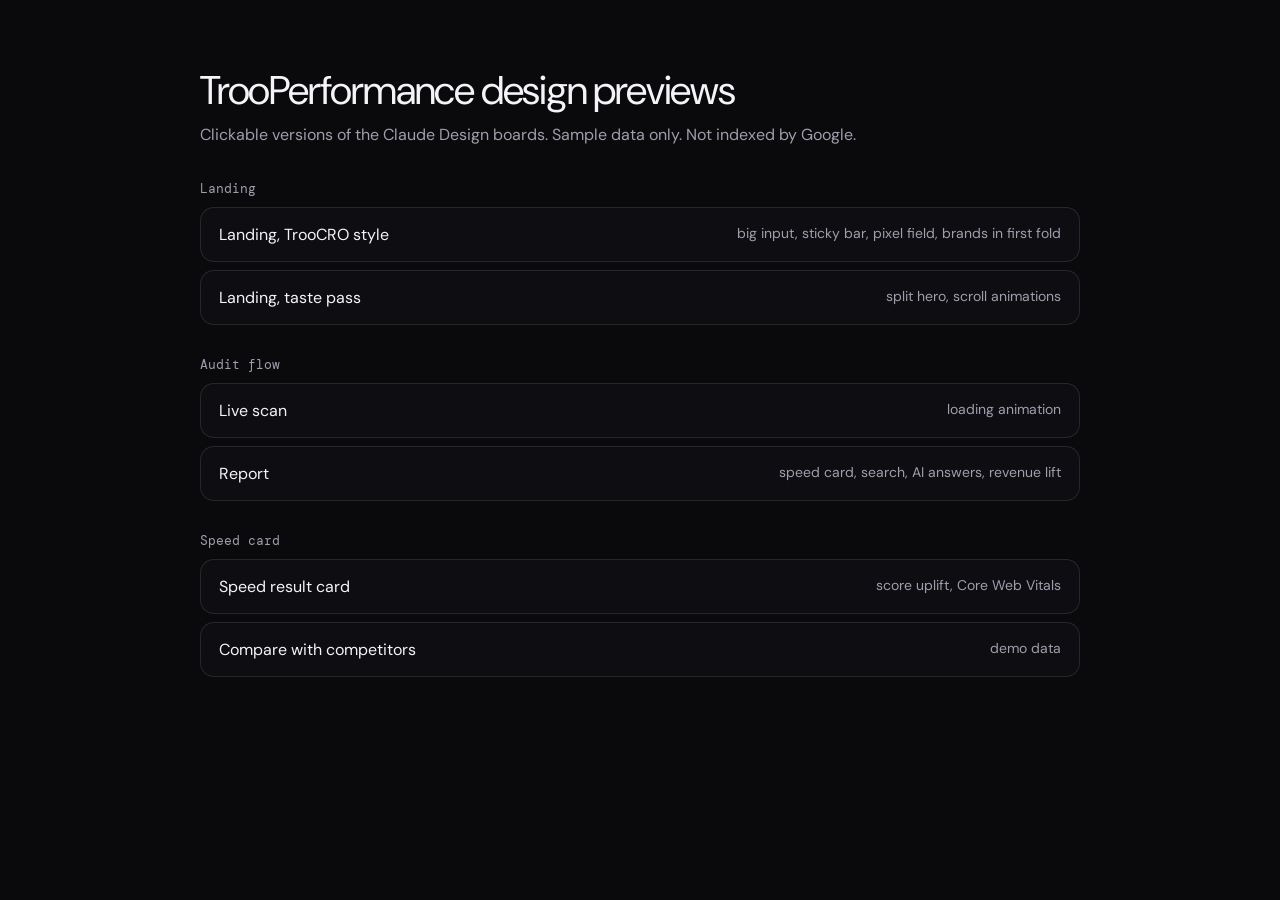
==== design/index.html @ 7b9d2cce "Add design previews, remove WhatsApp" ====
<!doctype html>
<html lang="en">
<head>
<meta charset="utf-8">
<meta name="robots" content="noindex">
<meta name="viewport" content="width=device-width, initial-scale=1">
<title>TrooPerformance design previews</title>
<link href="https://fonts.googleapis.com/css2?family=DM+Mono:wght@400&family=DM+Sans:opsz,wght@9..40,400;9..40,500&display=swap" rel="stylesheet">
<style>
body{margin:0;background:#0A0A0C;color:#F4F3F8;font-family:'DM Sans',system-ui,sans-serif;-webkit-font-smoothing:antialiased}
main{max-width:880px;margin:0 auto;padding:64px 24px}
h1{font-weight:400;letter-spacing:-.03em;font-size:40px;margin:0 0 8px}
p{color:#A09DAD;margin:0 0 36px}
h2{font-family:'DM Mono',monospace;font-weight:400;font-size:12.5px;color:#A09DAD;margin:32px 0 10px}
a{display:flex;justify-content:space-between;gap:16px;padding:16px 18px;border:1px solid rgba(255,255,255,.1);border-radius:14px;margin-bottom:8px;color:#F4F3F8;text-decoration:none;background:#0E0E12}
a:hover{border-color:#A68EFA}
a span{color:#A09DAD;font-size:14px}
</style>
</head>
<body>
<main>
<h1>TrooPerformance design previews</h1>
<p>Clickable versions of the Claude Design boards. Sample data only. Not indexed by Google.</p>
<h2>Landing</h2>
<a href="v2/Landing.dc.html">Landing, TrooCRO style <span>big input, sticky bar, pixel field, brands in first fold</span></a>
<a href="v4/Landing.dc.html">Landing, taste pass <span>split hero, scroll animations</span></a>
<h2>Audit flow</h2>
<a href="v2/Scan.dc.html">Live scan <span>loading animation</span></a>
<a href="v2/Report.dc.html">Report <span>speed card, search, AI answers, revenue lift</span></a>
<h2>Speed card</h2>
<a href="v3/Speed-Card.dc.html">Speed result card <span>score uplift, Core Web Vitals</span></a>
<a href="v3/Compare.dc.html">Compare with competitors <span>demo data</span></a>
</main>
</body>
</html>
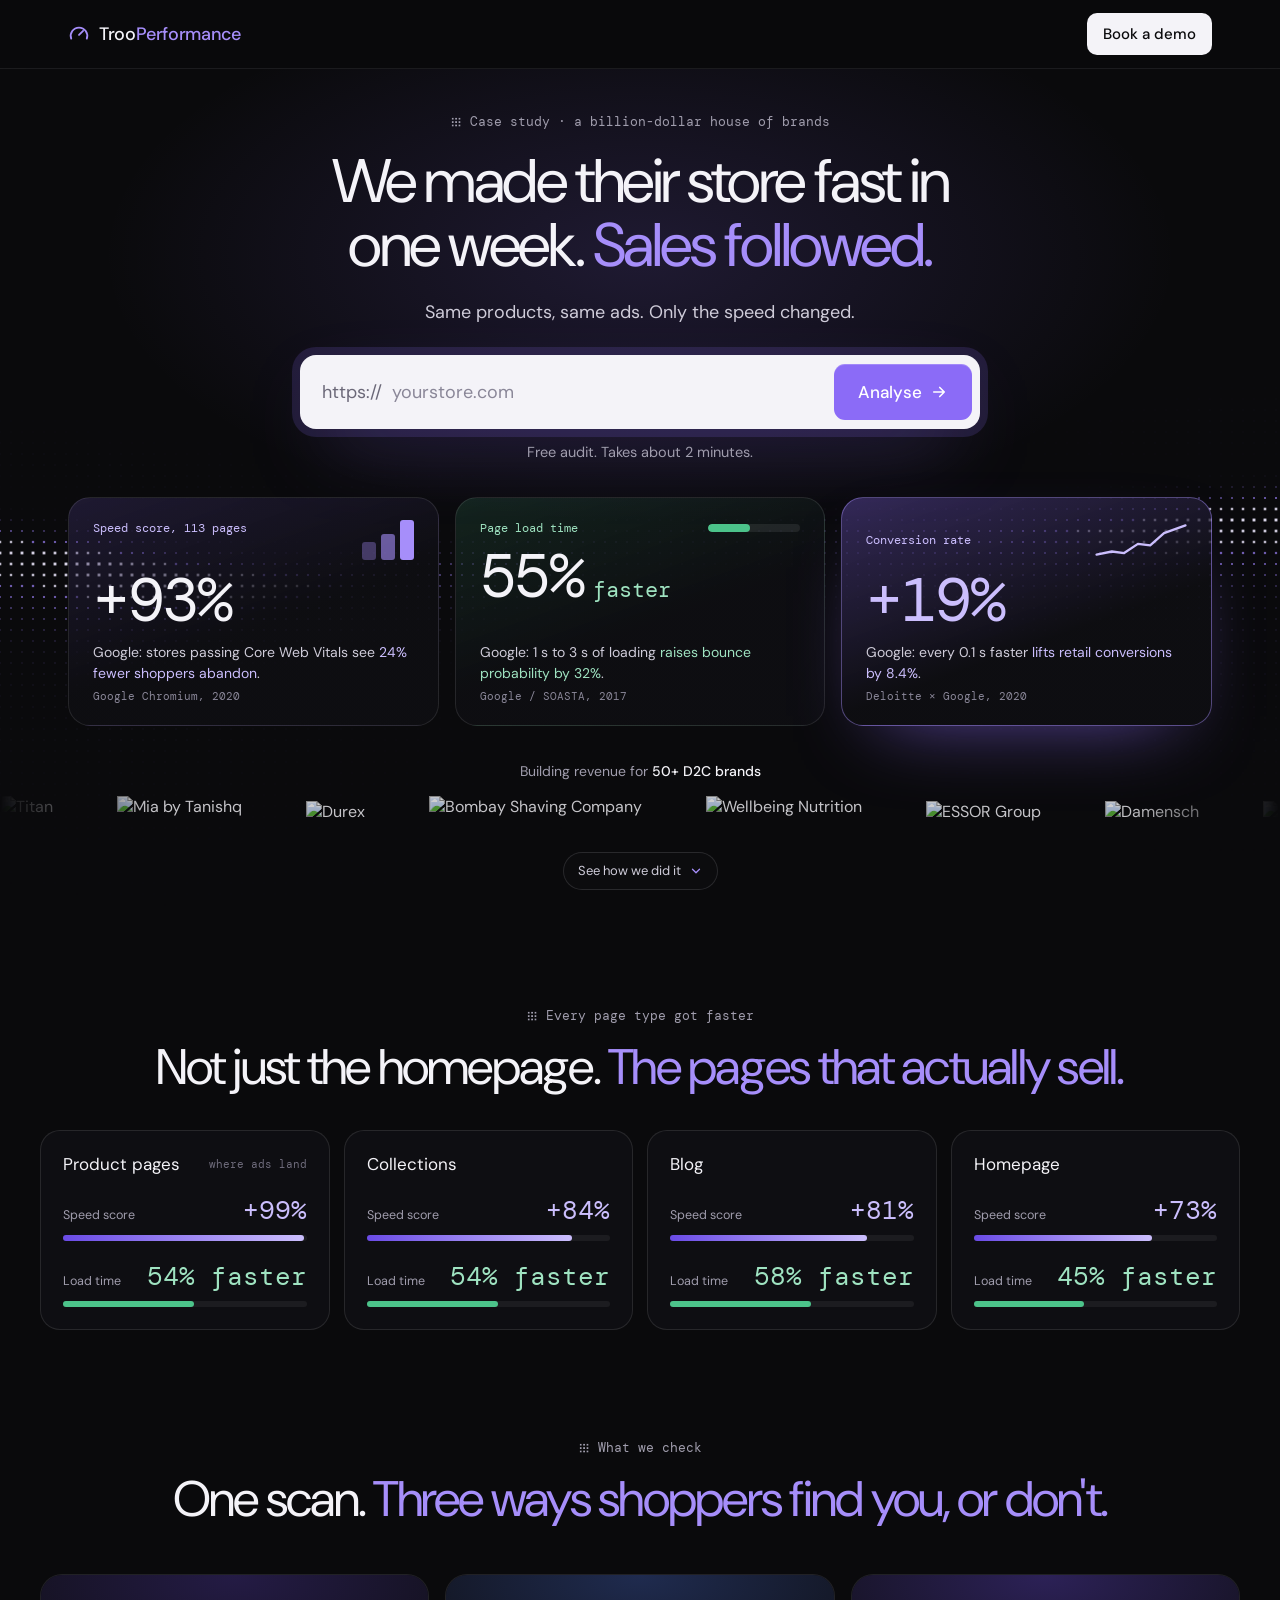
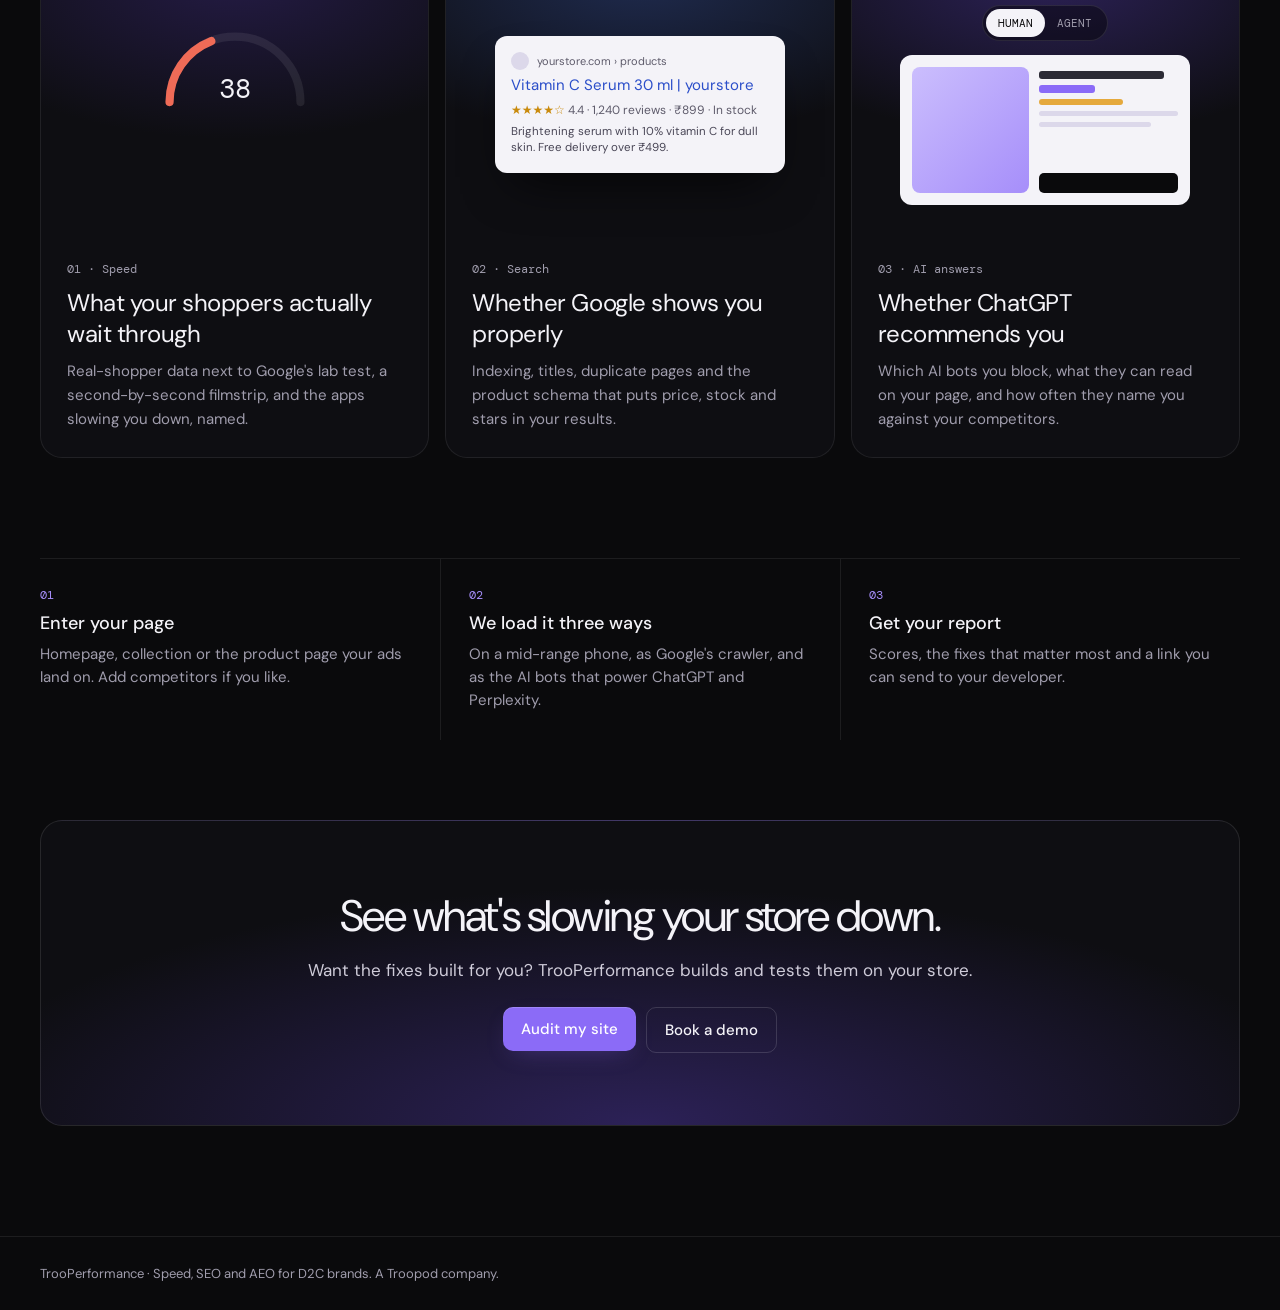
==== commit 273e2585: "Design flow from one link" ====
--- a/design/index.html
+++ b/design/index.html
@@ -3,33 +3,9 @@
 <head>
 <meta charset="utf-8">
 <meta name="robots" content="noindex">
-<meta name="viewport" content="width=device-width, initial-scale=1">
-<title>TrooPerformance design previews</title>
-<link href="https://fonts.googleapis.com/css2?family=DM+Mono:wght@400&family=DM+Sans:opsz,wght@9..40,400;9..40,500&display=swap" rel="stylesheet">
-<style>
-body{margin:0;background:#0A0A0C;color:#F4F3F8;font-family:'DM Sans',system-ui,sans-serif;-webkit-font-smoothing:antialiased}
-main{max-width:880px;margin:0 auto;padding:64px 24px}
-h1{font-weight:400;letter-spacing:-.03em;font-size:40px;margin:0 0 8px}
-p{color:#A09DAD;margin:0 0 36px}
-h2{font-family:'DM Mono',monospace;font-weight:400;font-size:12.5px;color:#A09DAD;margin:32px 0 10px}
-a{display:flex;justify-content:space-between;gap:16px;padding:16px 18px;border:1px solid rgba(255,255,255,.1);border-radius:14px;margin-bottom:8px;color:#F4F3F8;text-decoration:none;background:#0E0E12}
-a:hover{border-color:#A68EFA}
-a span{color:#A09DAD;font-size:14px}
-</style>
+<meta http-equiv="refresh" content="0; url=v2/Landing.dc.html">
+<title>TrooPerformance</title>
+<script>location.replace('v2/Landing.dc.html')</script>
 </head>
-<body>
-<main>
-<h1>TrooPerformance design previews</h1>
-<p>Clickable versions of the Claude Design boards. Sample data only. Not indexed by Google.</p>
-<h2>Landing</h2>
-<a href="v2/Landing.dc.html">Landing, TrooCRO style <span>big input, sticky bar, pixel field, brands in first fold</span></a>
-<a href="v4/Landing.dc.html">Landing, taste pass <span>split hero, scroll animations</span></a>
-<h2>Audit flow</h2>
-<a href="v2/Scan.dc.html">Live scan <span>loading animation</span></a>
-<a href="v2/Report.dc.html">Report <span>speed card, search, AI answers, revenue lift</span></a>
-<h2>Speed card</h2>
-<a href="v3/Speed-Card.dc.html">Speed result card <span>score uplift, Core Web Vitals</span></a>
-<a href="v3/Compare.dc.html">Compare with competitors <span>demo data</span></a>
-</main>
-</body>
+<body style="background:#0A0A0C"><a href="v2/Landing.dc.html" style="color:#CBBEFD">Open the landing page</a></body>
 </html>
